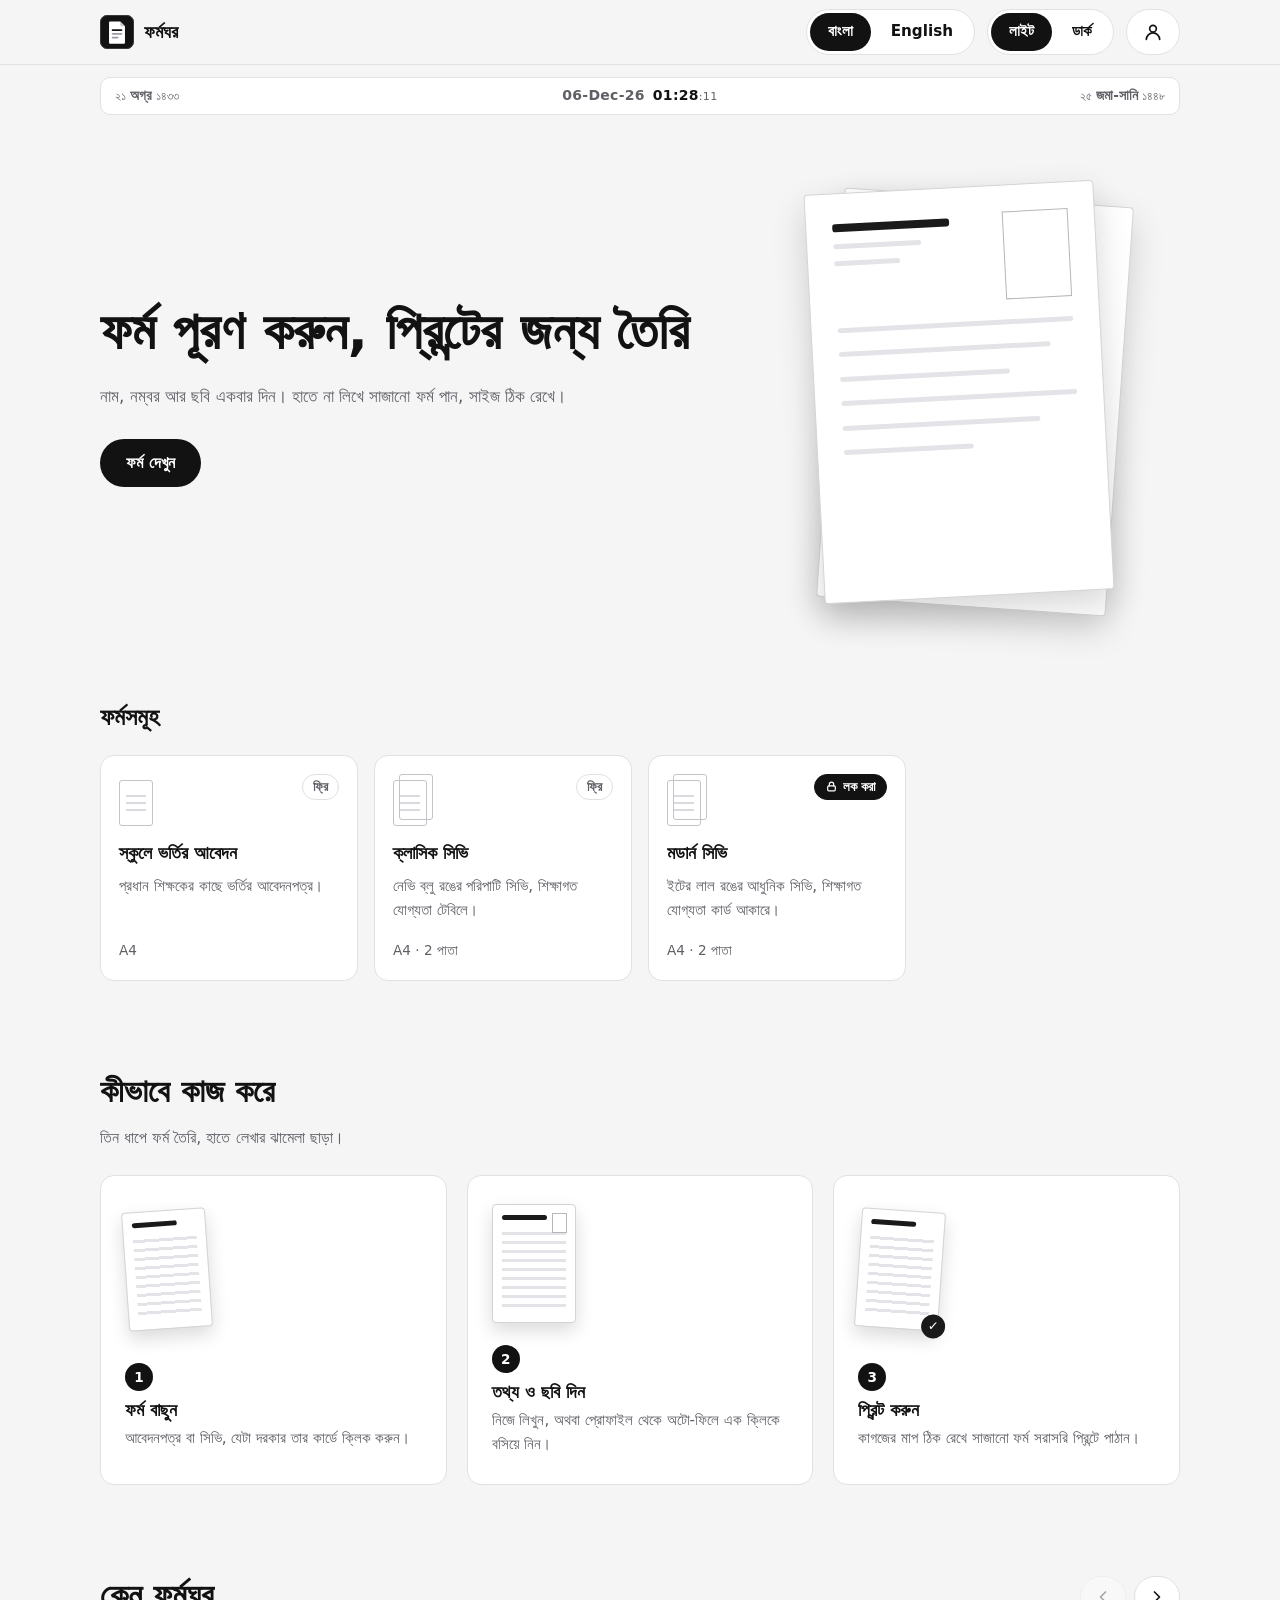
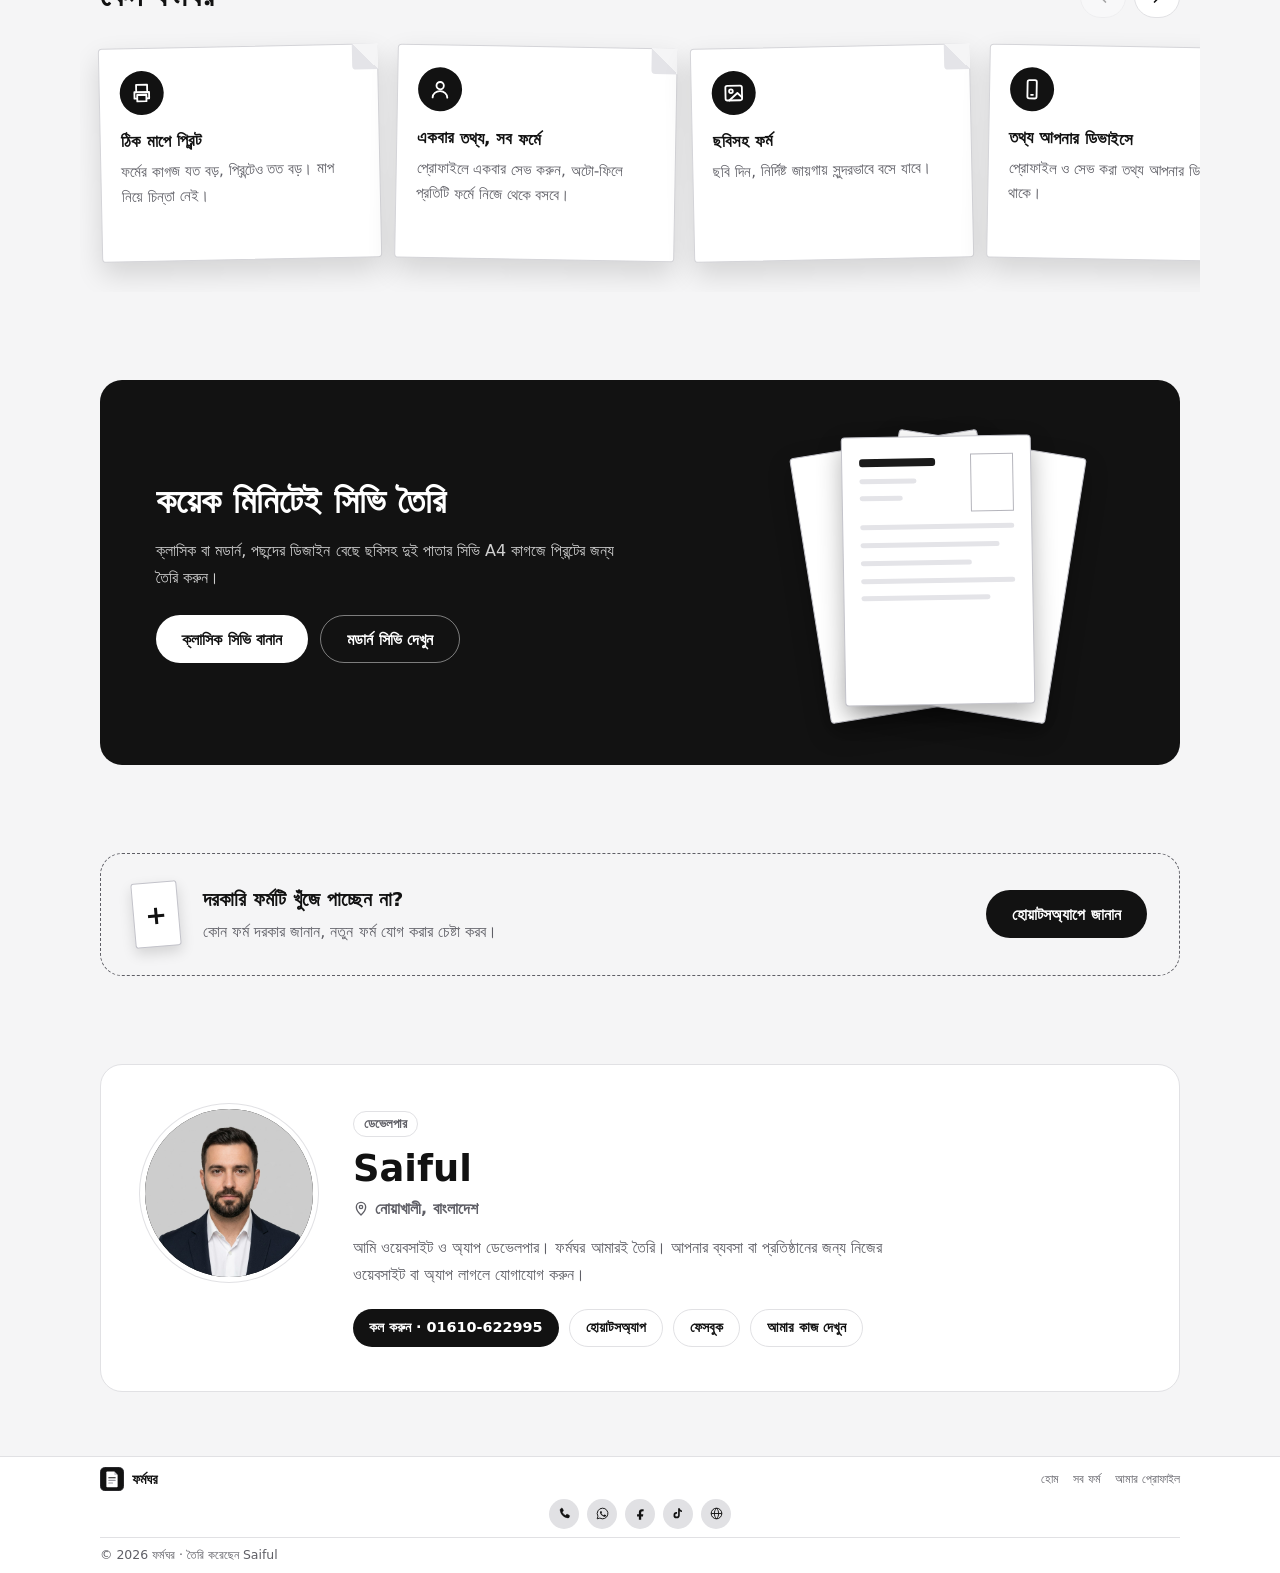
==== index.html @ 43187a0e "Fresh update and clean push" ====
<!DOCTYPE html>
<html lang="bn" data-theme="light">
<head>
<meta charset="utf-8">
<meta name="viewport" content="width=device-width, initial-scale=1">
<title>ফর্মঘর - ফর্ম পূরণ করুন, সরাসরি প্রিন্ট করুন</title>
<link rel="icon" type="image/svg+xml" href="assets/icons/logo.svg">
<script src="core/theme-init.js"></script>
<link rel="stylesheet" href="core/global.css">
<link rel="stylesheet" href="core/home.css">
</head>
<body>
<a class="g-skip" href="#g-main" data-i18n="ui.skip">মূল অংশে যান</a>
<header class="g-header">
<div class="g-wrap g-header-row">
<a class="g-brand" href="./">
<img src="assets/icons/logo.svg" alt="">
<span data-i18n="site.name">ফর্মঘর</span>
</a>
<div class="g-tools">
<button class="g-iconbtn" id="g-lang-btn" type="button" data-i18n-label="ui.switchLang"><span id="g-lang-text">EN</span></button>
<button class="g-iconbtn" id="g-theme-btn" type="button" data-i18n-label="ui.switchTheme">
<svg class="g-icon-moon" viewBox="0 0 24 24" aria-hidden="true"><path d="M21 12.8A9 9 0 1 1 11.2 3a7 7 0 0 0 9.8 9.8z"/></svg>
<svg class="g-icon-sun" viewBox="0 0 24 24" aria-hidden="true"><circle cx="12" cy="12" r="4"/><path d="M12 2v2M12 20v2M4.9 4.9l1.4 1.4M17.7 17.7l1.4 1.4M2 12h2M20 12h2M4.9 19.1l1.4-1.4M17.7 6.3l1.4-1.4"/></svg>
</button>
</div>
</div>
</header>
<main class="g-main" id="g-main">
<div class="g-wrap g-clock-wrap">
<div class="g-clock" id="g-clock"></div>
</div>
<div class="g-wrap">
<section class="g-hero">
<div>
<h1 class="g-hero-title" data-i18n="hero.title">ফর্ম পূরণ করুন, প্রিন্টের জন্য তৈরি</h1>
<p class="g-hero-text" data-i18n="hero.text">নাম, নম্বর আর ছবি একবার দিন। হাতে না লিখে সাজানো ফর্ম পান, সাইজ ঠিক রেখে।</p>
<a class="g-btn" href="#g-forms" data-i18n="hero.cta">ফর্ম দেখুন</a>
</div>
<div class="g-sheets" aria-hidden="true">
<div class="g-sheet g-sheet--back"></div>
<div class="g-sheet g-sheet--front">
<div class="g-sheet-top">
<div class="g-sheet-head">
<div class="g-sheet-line g-sheet-line--ink" style="--w:80%"></div>
<div class="g-sheet-line" style="--w:60%"></div>
<div class="g-sheet-line" style="--w:45%"></div>
</div>
<div class="g-sheet-photo"></div>
</div>
<div class="g-sheet-line"></div>
<div class="g-sheet-line" style="--w:90%"></div>
<div class="g-sheet-line" style="--w:72%"></div>
<div class="g-sheet-line"></div>
<div class="g-sheet-line" style="--w:84%"></div>
<div class="g-sheet-line" style="--w:55%"></div>
</div>
</div>
</section>
<section class="g-section" id="g-forms">
<h2 class="g-section-title" data-i18n="forms.title">ফর্মসমূহ</h2>
<div class="g-forms-grid" id="g-forms-grid" data-limit="8" data-base="forms/">
<div class="g-empty" data-i18n="forms.empty">এখানে ফর্ম যোগ হলে কার্ড আকারে দেখা যাবে।</div>
</div>
<div class="g-more" id="g-forms-more" hidden>
<a class="g-btn g-btn--ghost" href="forms/index.html" data-i18n="forms.all">সব ফর্ম দেখুন</a>
</div>
</section>
<section class="g-section g-hm" id="g-how">
<h2 class="g-section-title" data-rv data-i18n="how.title">কীভাবে কাজ করে</h2>
<p class="g-section-sub" data-rv data-i18n="how.sub">তিন ধাপে ফর্ম তৈরি, হাতে লেখার ঝামেলা ছাড়া।</p>
<ol class="g-steps">
<li class="g-step" data-rv>
<span class="g-mini g-mini--1" aria-hidden="true"></span>
<div class="g-step-body">
<span class="g-step-no" aria-hidden="true"></span>
<h3 class="g-step-title" data-i18n="how.s1.t">ফর্ম বাছুন</h3>
<p class="g-step-text" data-i18n="how.s1.x">আবেদনপত্র বা সিভি, যেটা দরকার তার কার্ডে ক্লিক করুন।</p>
</div>
</li>
<li class="g-step" data-rv style="--d:.08s">
<span class="g-mini g-mini--2" aria-hidden="true"></span>
<div class="g-step-body">
<span class="g-step-no" aria-hidden="true"></span>
<h3 class="g-step-title" data-i18n="how.s2.t">তথ্য ও ছবি দিন</h3>
<p class="g-step-text" data-i18n="how.s2.x">নিজে লিখুন, অথবা প্রোফাইল থেকে অটো-ফিলে এক ক্লিকে বসিয়ে নিন।</p>
</div>
</li>
<li class="g-step" data-rv style="--d:.16s">
<span class="g-mini g-mini--3" aria-hidden="true"></span>
<div class="g-step-body">
<span class="g-step-no" aria-hidden="true"></span>
<h3 class="g-step-title" data-i18n="how.s3.t">প্রিন্ট করুন</h3>
<p class="g-step-text" data-i18n="how.s3.x">কাগজের মাপ ঠিক রেখে সাজানো ফর্ম সরাসরি প্রিন্টে পাঠান।</p>
</div>
</li>
</ol>
</section>
<section class="g-section g-hm" id="g-feat">
<div class="g-feat-head" data-rv>
<h2 class="g-section-title" id="g-feat-title" data-i18n="feat.title">কেন ফর্মঘর</h2>
<div class="g-feat-nav">
<button class="g-iconbtn" id="g-feat-prev" type="button" data-i18n-label="feat.prev"><svg viewBox="0 0 24 24" aria-hidden="true"><path d="M15 6l-6 6 6 6"/></svg></button>
<button class="g-iconbtn" id="g-feat-next" type="button" data-i18n-label="feat.next"><svg viewBox="0 0 24 24" aria-hidden="true"><path d="M9 6l6 6-6 6"/></svg></button>
</div>
</div>
<div class="g-feat-strip" id="g-feat-strip" role="region" aria-labelledby="g-feat-title" tabindex="0">
<article class="g-feat">
<span class="g-feat-ico"><svg viewBox="0 0 24 24" aria-hidden="true"><path d="M6 9V3h12v6M6 18H4v-7h16v7h-2M7 14h10v7H7z"/></svg></span>
<h3 class="g-feat-title" data-i18n="feat.1.t">ঠিক মাপে প্রিন্ট</h3>
<p class="g-feat-text" data-i18n="feat.1.x">ফর্মের কাগজ যত বড়, প্রিন্টেও তত বড়। মাপ নিয়ে চিন্তা নেই।</p>
</article>
<article class="g-feat">
<span class="g-feat-ico"><svg viewBox="0 0 24 24" aria-hidden="true"><circle cx="12" cy="8" r="4"/><path d="M4 21c0-4 3.6-7 8-7s8 3 8 7"/></svg></span>
<h3 class="g-feat-title" data-i18n="feat.2.t">একবার তথ্য, সব ফর্মে</h3>
<p class="g-feat-text" data-i18n="feat.2.x">প্রোফাইলে একবার সেভ করুন, অটো-ফিলে প্রতিটি ফর্মে নিজে থেকে বসবে।</p>
</article>
<article class="g-feat">
<span class="g-feat-ico"><svg viewBox="0 0 24 24" aria-hidden="true"><rect x="3" y="4" width="18" height="16" rx="2"/><circle cx="9" cy="10" r="2"/><path d="M21 17l-5-5-9 8"/></svg></span>
<h3 class="g-feat-title" data-i18n="feat.3.t">ছবিসহ ফর্ম</h3>
<p class="g-feat-text" data-i18n="feat.3.x">ছবি দিন, নির্দিষ্ট জায়গায় সুন্দরভাবে বসে যাবে।</p>
</article>
<article class="g-feat">
<span class="g-feat-ico"><svg viewBox="0 0 24 24" aria-hidden="true"><rect x="7" y="2" width="10" height="20" rx="2"/><path d="M11 18h2"/></svg></span>
<h3 class="g-feat-title" data-i18n="feat.4.t">তথ্য আপনার ডিভাইসে</h3>
<p class="g-feat-text" data-i18n="feat.4.x">প্রোফাইল ও সেভ করা তথ্য আপনার ডিভাইসেই থাকে।</p>
</article>
<article class="g-feat">
<span class="g-feat-ico"><svg viewBox="0 0 24 24" aria-hidden="true"><path d="M5 3h11l3 3v15H5z"/><path d="M8 3v6h7V3M8 21v-7h8v7"/></svg></span>
<h3 class="g-feat-title" data-i18n="feat.5.t">সেভ করে রাখুন</h3>
<p class="g-feat-text" data-i18n="feat.5.x">অর্ধেক পূরণ করা ফর্ম সেভ করুন, পরে আবার খুলে চালিয়ে যান।</p>
</article>
<article class="g-feat">
<span class="g-feat-ico"><svg viewBox="0 0 24 24" aria-hidden="true"><circle cx="12" cy="12" r="9"/><path d="M3 12h18M12 3c2.5 2.7 3.8 5.7 3.8 9S14.5 18.3 12 21c-2.5-2.7-3.8-5.7-3.8-9S9.5 5.7 12 3z"/></svg></span>
<h3 class="g-feat-title" data-i18n="feat.6.t">বাংলা ও ইংরেজি</h3>
<p class="g-feat-text" data-i18n="feat.6.x">ভাষা আর ডার্ক-লাইট থিম নিজের মতো বদলে নিন।</p>
</article>
</div>
</section>
<section class="g-section g-hm" id="g-cv">
<div class="g-cvband" data-rv>
<div class="g-cvband-text">
<h2 class="g-cvband-title" data-i18n="cv.title">কয়েক মিনিটেই সিভি তৈরি</h2>
<p data-i18n="cv.text">ক্লাসিক বা মডার্ন, পছন্দের ডিজাইন বেছে ছবিসহ দুই পাতার সিভি A4 কাগজে প্রিন্টের জন্য তৈরি করুন।</p>
<div class="g-cvband-btns">
<a class="g-btn g-btn--inv" href="forms/cv-classic/index.html" data-i18n="cv.classic">ক্লাসিক সিভি বানান</a>
<a class="g-btn g-btn--line-inv" href="forms/cv-modern/index.html" data-i18n="cv.modern">মডার্ন সিভি দেখুন</a>
</div>
</div>
<div class="g-sheets g-cvband-art" aria-hidden="true">
<div class="g-sheet g-sheet--cvl"></div>
<div class="g-sheet g-sheet--cvr"></div>
<div class="g-sheet g-sheet--cvf">
<div class="g-sheet-top">
<div class="g-sheet-head">
<div class="g-sheet-line g-sheet-line--ink" style="--w:80%"></div>
<div class="g-sheet-line" style="--w:60%"></div>
<div class="g-sheet-line" style="--w:45%"></div>
</div>
<div class="g-sheet-photo"></div>
</div>
<div class="g-sheet-line"></div>
<div class="g-sheet-line" style="--w:90%"></div>
<div class="g-sheet-line" style="--w:72%"></div>
<div class="g-sheet-line"></div>
<div class="g-sheet-line" style="--w:84%"></div>
</div>
</div>
</div>
</section>
<section class="g-section g-hm" id="g-req">
<div class="g-req" data-rv>
<span class="g-req-ico" aria-hidden="true"></span>
<div class="g-req-body">
<h2 class="g-req-title" data-i18n="req.title">দরকারি ফর্মটি খুঁজে পাচ্ছেন না?</h2>
<p data-i18n="req.text">কোন ফর্ম দরকার জানান, নতুন ফর্ম যোগ করার চেষ্টা করব।</p>
</div>
<a class="g-btn" id="g-req-btn" href="#" target="_blank" rel="noopener" data-i18n="req.btn" hidden>হোয়াটসঅ্যাপে জানান</a>
</div>
</section>
<section class="g-section g-hm" id="g-dev">
<div class="g-dev" data-rv>
<div class="g-dev-photo" id="g-dev-photo" aria-hidden="true"></div>
<div class="g-dev-body">
<span class="g-badge" data-i18n="dev.tag">ডেভেলপার</span>
<h2 class="g-dev-name" id="g-dev-name"></h2>
<p class="g-dev-loc"><svg viewBox="0 0 24 24" aria-hidden="true"><path d="M12 21s7-6.2 7-12a7 7 0 0 0-14 0c0 5.8 7 12 7 12z"/><circle cx="12" cy="9" r="2.5"/></svg><span data-i18n="dev.loc">নোয়াখালী, বাংলাদেশ</span></p>
<p class="g-dev-text" data-i18n="dev.text">আমি ওয়েবসাইট ও অ্যাপ ডেভেলপার। ফর্মঘর আমারই তৈরি। আপনার ব্যবসা বা প্রতিষ্ঠানের জন্য নিজের ওয়েবসাইট বা অ্যাপ লাগলে যোগাযোগ করুন।</p>
<div class="g-dev-btns" id="g-dev-btns"></div>
</div>
</div>
</section>
</div>
</main>
<footer class="g-footer" id="g-footer" data-base=""></footer>
<script src="core/i18n.js"></script>
<script src="core/global.js"></script>
<script src="core/config.js"></script>
<script src="core/sync.js"></script>
<script src="core/profile.js"></script>
<script src="forms/registry.js"></script>
<script src="core/clock.js"></script>
<script src="core/footer.js"></script>
<script src="core/home.js"></script>
</body>
</html>
---- core/global.css ----
[hidden] {
display: none !important;
}
:root {
--g-bg: #f5f5f6;
--g-surface: #ffffff;
--g-text: #121212;
--g-muted: #5f5f66;
--g-line: #e1e1e4;
--g-ink: #121212;
--g-ink-text: #ffffff;
--g-radius: 14px;
--g-font: system-ui, -apple-system, "Segoe UI", "Noto Sans Bengali", "Kalpurush", "Nirmala UI", Roboto, sans-serif;
--g-wrap: 1120px;
}
:root[data-theme="dark"] {
--g-bg: #0c0c0d;
--g-surface: #151517;
--g-text: #f1f1f2;
--g-muted: #9a9aa2;
--g-line: #262629;
--g-ink: #f1f1f2;
--g-ink-text: #0c0c0d;
}
*, *::before, *::after {
box-sizing: border-box;
}
html {
scroll-behavior: smooth;
}
body {
margin: 0;
min-height: 100vh;
display: flex;
flex-direction: column;
background: var(--g-bg);
color: var(--g-text);
font-family: var(--g-font);
line-height: 1.7;
transition: background-color .2s ease, color .2s ease;
}
a {
color: inherit;
}
:focus-visible {
outline: 2px solid var(--g-text);
outline-offset: 3px;
}
.g-skip {
position: absolute;
left: 12px;
top: -60px;
padding: 8px 14px;
background: var(--g-ink);
color: var(--g-ink-text);
border-radius: 8px;
z-index: 50;
}
.g-skip:focus {
top: 12px;
}
.g-wrap {
width: 100%;
max-width: var(--g-wrap);
margin: 0 auto;
padding: 0 20px;
}
.g-header {
position: sticky;
top: 0;
z-index: 20;
background: color-mix(in srgb, var(--g-bg) 88%, transparent);
backdrop-filter: blur(10px);
-webkit-backdrop-filter: blur(10px);
border-bottom: 1px solid var(--g-line);
}
.g-header-row {
display: grid;
grid-template-columns: 1fr auto auto;
align-items: center;
gap: 12px 8px;
min-height: 64px;
}
.g-brand {
grid-column: 1;
justify-self: start;
display: flex;
align-items: center;
gap: 10px;
text-decoration: none;
font-weight: 700;
font-size: 1.15rem;
}
.g-brand img {
width: 34px;
height: 34px;
display: block;
}
.g-tools {
grid-column: 3;
justify-self: end;
display: flex;
align-items: center;
gap: 8px;
}
.g-lang {
grid-column: 2;
display: flex;
align-items: center;
}
.g-seg {
display: none;
align-items: center;
gap: 2px;
padding: 3px;
border: 1px solid var(--g-line);
border-radius: 999px;
background: var(--g-surface);
}
.g-seg-btn {
min-height: 38px;
padding: 0 18px;
border: 0;
border-radius: 999px;
background: transparent;
color: var(--g-text);
font: inherit;
font-size: .95rem;
font-weight: 600;
cursor: pointer;
}
.g-seg-btn--on {
background: var(--g-ink);
color: var(--g-ink-text);
}
.g-pf-name {
display: none;
}
.g-iconbtn {
text-decoration: none;
display: inline-flex;
align-items: center;
justify-content: center;
min-width: 42px;
height: 42px;
padding: 0 12px;
border: 1px solid var(--g-line);
border-radius: 999px;
background: var(--g-surface);
color: var(--g-text);
font: inherit;
font-weight: 600;
font-size: .9rem;
cursor: pointer;
}
.g-iconbtn:hover {
border-color: var(--g-muted);
}
.g-iconbtn svg {
width: 20px;
height: 20px;
fill: none;
stroke: currentColor;
stroke-width: 2;
stroke-linecap: round;
stroke-linejoin: round;
}
.g-icon-sun {
display: none;
}
:root[data-theme="dark"] .g-icon-sun {
display: block;
}
:root[data-theme="dark"] .g-icon-moon {
display: none;
}
.g-main {
flex: 1;
}
.g-hero {
display: grid;
grid-template-columns: 1fr;
gap: 40px;
align-items: center;
padding: 48px 0 56px;
}
.g-hero-title {
margin: 0 0 16px;
font-size: clamp(1.9rem, 5.2vw, 3.3rem);
font-weight: 700;
line-height: 1.3;
}
.g-hero-text {
margin: 0 0 28px;
max-width: 34em;
color: var(--g-muted);
font-size: 1.05rem;
}
.g-btn {
display: inline-flex;
align-items: center;
justify-content: center;
min-height: 48px;
padding: 0 26px;
border-radius: 999px;
background: var(--g-ink);
color: var(--g-ink-text);
font: inherit;
font-weight: 600;
text-decoration: none;
border: 0;
cursor: pointer;
}
.g-btn:hover {
opacity: .88;
}
.g-sheets {
position: relative;
width: min(240px, 62%);
aspect-ratio: 210 / 297;
margin: 0 auto;
}
.g-sheet {
position: absolute;
inset: 0;
display: flex;
flex-direction: column;
gap: 5.5%;
padding: 9%;
background: #ffffff;
border: 1px solid #d4d4d8;
border-radius: 4px;
box-shadow: 0 14px 34px rgba(0, 0, 0, .16);
}
.g-sheet--back {
transform: translate(16px, 10px) rotate(4deg);
}
.g-sheet--front {
transform: rotate(-3deg);
}
.g-sheet-top {
display: flex;
justify-content: space-between;
gap: 10%;
}
.g-sheet-head {
flex: 1;
display: flex;
flex-direction: column;
gap: 12px;
padding-top: 4px;
}
.g-sheet-photo {
width: 28%;
aspect-ratio: 3 / 4;
border: 1px solid #b5b5bc;
}
.g-sheet-line {
height: 5px;
border-radius: 3px;
background: #e4e4e8;
width: var(--w, 100%);
}
.g-sheet-line--ink {
height: 8px;
background: #1a1a1a;
}
.g-section {
padding: 24px 0 64px;
}
.g-section-title {
margin: 0 0 20px;
font-size: 1.5rem;
line-height: 1.4;
}
.g-section-sub {
margin: -10px 0 24px;
max-width: 42em;
color: var(--g-muted);
}
.g-forms-grid {
display: grid;
grid-template-columns: repeat(auto-fill, minmax(220px, 1fr));
gap: 16px;
}
.g-empty {
grid-column: 1 / -1;
padding: 40px 20px;
border: 1px dashed var(--g-line);
border-radius: var(--g-radius);
color: var(--g-muted);
text-align: center;
}
.g-footer {
border-top: 1px solid var(--g-line);
background: var(--g-surface);
padding: 10px 0;
color: var(--g-muted);
font-size: .78rem;
line-height: 1.4;
}
.g-footer-inner {
display: flex;
flex-direction: column;
gap: 8px;
}
.g-footer-row {
display: flex;
align-items: center;
justify-content: space-between;
flex-wrap: wrap;
gap: 6px 14px;
}
.g-footer-row--social {
justify-content: center;
}
.g-footer-brand {
display: inline-flex;
align-items: center;
gap: 8px;
color: var(--g-text);
font-weight: 700;
font-size: .9rem;
text-decoration: none;
}
.g-footer-brand img {
display: block;
width: 24px;
height: 24px;
}
.g-footer-nav {
display: flex;
flex-wrap: wrap;
gap: 6px 14px;
}
.g-footer-link {
padding: 0;
border: 0;
background: none;
color: var(--g-muted);
font: inherit;
font-weight: 500;
text-decoration: none;
cursor: pointer;
}
.g-footer-link:hover {
color: var(--g-text);
}
.g-footer-social {
display: flex;
align-items: center;
justify-content: center;
gap: 8px;
}
.g-footer-social a {
display: inline-flex;
align-items: center;
justify-content: center;
flex-shrink: 0;
width: 30px;
height: 30px;
border-radius: 50%;
background: var(--g-line);
color: var(--g-text);
}
.g-footer-social a:hover {
background: var(--g-ink);
color: var(--g-ink-text);
}
.g-footer-social svg {
display: block;
width: 15px;
height: 15px;
}
.g-footer-row--bottom {
justify-content: flex-start;
padding-top: 8px;
border-top: 1px solid var(--g-line);
}
.g-clock-wrap {
padding-top: 12px;
}
.g-clock {
display: grid;
grid-template-columns: 1fr auto 1fr;
align-items: center;
gap: 8px;
height: 38px;
padding: 0 14px;
background: var(--g-surface);
border: 1px solid var(--g-line);
border-radius: 10px;
color: var(--g-text);
font-variant-numeric: tabular-nums;
white-space: nowrap;
}
.g-clock-center {
display: flex;
align-items: baseline;
gap: 8px;
font-size: clamp(.8125rem, 3.6vw, .875rem);
font-weight: 600;
letter-spacing: .02em;
cursor: pointer;
}
.g-clock-date {
color: var(--g-muted);
}
.g-clock-time {
cursor: pointer;
}
.g-clock-sec {
font-size: .8em;
font-weight: 500;
color: var(--g-muted);
}
.g-clock-side {
display: flex;
align-items: baseline;
gap: .3em;
overflow: hidden;
color: var(--g-muted);
font-size: clamp(.68rem, 3vw, .85rem);
font-weight: 600;
cursor: pointer;
}
.g-clock-side--start {
justify-content: flex-start;
}
.g-clock-side--end {
justify-content: flex-end;
}
.g-clock-num {
font-size: .88em;
font-weight: 500;
}
.g-more {
display: flex;
justify-content: center;
margin-top: 24px;
}
.g-page-head {
padding-top: 28px;
padding-bottom: 8px;
}
.g-crumbs {
margin: 0 0 10px;
}
.g-crumbs ol {
display: flex;
flex-wrap: wrap;
align-items: center;
gap: 6px;
margin: 0;
padding: 0;
list-style: none;
color: var(--g-muted);
font-size: .95rem;
}
.g-crumbs li + li::before {
content: "\203A";
margin-right: 6px;
}
.g-crumbs a {
color: var(--g-muted);
text-decoration: none;
}
.g-crumbs a:hover {
color: var(--g-text);
}
.g-crumbs li[aria-current] {
color: var(--g-text);
font-weight: 600;
}
.g-toast {
position: fixed;
left: 50%;
bottom: 24px;
z-index: 60;
max-width: calc(100% - 32px);
padding: 12px 20px;
border-radius: 999px;
background: var(--g-ink);
color: var(--g-ink-text);
font-weight: 600;
text-align: center;
opacity: 0;
transform: translate(-50%, 12px);
pointer-events: none;
transition: opacity .2s ease, transform .2s ease;
}
.g-toast--show {
opacity: 1;
transform: translate(-50%, 0);
}
@media (prefers-reduced-motion: reduce) {
.g-toast {
transition: none;
}
}
@media (min-width: 820px) {
.g-header-row {
column-gap: 12px;
}
.g-seg {
display: inline-flex;
}
#g-lang-btn, #g-theme-btn {
display: none;
}
.g-tools {
gap: 12px;
}
.g-tools .g-iconbtn {
height: 46px;
padding: 0 16px;
}
.g-pf-name {
display: inline;
max-width: 180px;
margin-left: 8px;
overflow: hidden;
text-overflow: ellipsis;
white-space: nowrap;
}
.g-hero {
grid-template-columns: 1.15fr .85fr;
padding: 72px 0 80px;
}
.g-sheets {
width: min(290px, 80%);
}
}
@media (prefers-reduced-motion: reduce) {
html {
scroll-behavior: auto;
}
body {
transition: none;
}
}
.g-card {
display: flex;
flex-direction: column;
gap: 8px;
padding: 18px;
background: var(--g-surface);
border: 1px solid var(--g-line);
border-radius: var(--g-radius);
text-decoration: none;
transition: border-color .15s ease;
}
.g-card:hover {
border-color: var(--g-muted);
}
.g-card-top {
display: flex;
align-items: flex-start;
justify-content: space-between;
gap: 10px;
margin-bottom: 6px;
}
.g-card-paper {
position: relative;
display: block;
width: 40px;
height: 52px;
}
.g-card-sheet {
position: absolute;
left: 0;
bottom: 0;
width: 34px;
height: 46px;
padding: 9px 6px;
background-color: #ffffff;
background-image: repeating-linear-gradient(to bottom, #d9d9de 0 2px, transparent 2px 7px);
background-clip: content-box;
border: 1px solid #c3c3ca;
border-radius: 3px;
}
.g-card-sheet--back {
left: 6px;
bottom: 6px;
background-image: none;
}
.g-badge {
display: inline-flex;
align-items: center;
gap: 5px;
padding: 2px 10px;
border: 1px solid var(--g-line);
border-radius: 999px;
font-size: .8rem;
font-weight: 600;
line-height: 1.6;
color: var(--g-muted);
}
.g-badge--freemium {
border-style: dashed;
color: var(--g-text);
}
.g-badge--locked {
background: var(--g-ink);
border-color: var(--g-ink);
color: var(--g-ink-text);
}
.g-badge-icon svg {
display: block;
width: 13px;
height: 13px;
fill: none;
stroke: currentColor;
stroke-width: 2.2;
stroke-linecap: round;
stroke-linejoin: round;
}
.g-card-title {
margin: 0;
font-size: 1.1rem;
line-height: 1.5;
}
.g-card-desc {
margin: 0;
color: var(--g-muted);
font-size: .95rem;
line-height: 1.6;
}
.g-card-meta {
margin-top: auto;
padding-top: 8px;
color: var(--g-muted);
font-size: .85rem;
}
.g-btn--ghost {
background: transparent;
color: var(--g-text);
border: 1px solid var(--g-line);
}
.g-btn--ghost:hover {
border-color: var(--g-muted);
opacity: 1;
}
.g-btn--sm {
min-height: 38px;
padding: 0 16px;
font-size: .9rem;
}
---- core/home.css ----
.g-hm .g-section-title {
font-size: clamp(1.5rem, 3.6vw, 2rem);
}
.g-rv {
opacity: 0;
transform: translateY(18px);
transition: opacity .45s ease, transform .45s ease;
transition-delay: var(--d, 0s);
}
.g-rv.g-in {
opacity: 1;
transform: none;
}
.g-steps {
list-style: none;
margin: 0;
padding: 0;
display: grid;
grid-template-columns: 1fr;
gap: 16px;
counter-reset: g-step;
}
.g-step {
display: grid;
grid-template-columns: auto 1fr;
align-items: center;
gap: 20px;
padding: 20px;
background: var(--g-surface);
border: 1px solid var(--g-line);
border-radius: var(--g-radius);
counter-increment: g-step;
}
.g-mini {
position: relative;
width: 68px;
aspect-ratio: 210 / 297;
padding: 24px 9px 10px;
background-color: #ffffff;
background-image: repeating-linear-gradient(to bottom, #e4e4e8 0 3px, transparent 3px 9px);
background-clip: content-box;
border: 1px solid #d4d4d8;
border-radius: 4px;
box-shadow: 0 8px 18px rgba(0, 0, 0, .14);
transform: rotate(-4deg);
transition: transform .2s ease;
}
.g-mini::before {
content: "";
position: absolute;
top: 10px;
left: 9px;
width: 55%;
height: 5px;
border-radius: 3px;
background: #1a1a1a;
}
.g-mini--2 {
transform: rotate(0deg);
}
.g-mini--2::after {
content: "";
position: absolute;
top: 8px;
right: 8px;
width: 15px;
height: 20px;
border: 1px solid #b5b5bc;
}
.g-mini--3 {
transform: rotate(4deg);
}
.g-mini--3::after {
content: "\2713";
position: absolute;
right: -8px;
bottom: -8px;
display: flex;
align-items: center;
justify-content: center;
width: 24px;
height: 24px;
border-radius: 50%;
background: #1a1a1a;
color: #ffffff;
font-size: 13px;
line-height: 1;
}
.g-step:hover .g-mini {
transform: rotate(0deg) translateY(-3px);
}
.g-step-no {
display: inline-flex;
align-items: center;
justify-content: center;
width: 28px;
height: 28px;
margin-bottom: 6px;
border-radius: 50%;
background: var(--g-ink);
color: var(--g-ink-text);
font-size: .85rem;
font-weight: 700;
}
.g-step-no::before {
content: counter(g-step);
}
.g-step-title {
margin: 0;
font-size: 1.1rem;
line-height: 1.5;
}
.g-step-text {
margin: 2px 0 0;
color: var(--g-muted);
font-size: .95rem;
line-height: 1.6;
}
.g-feat-head {
display: flex;
align-items: flex-end;
justify-content: space-between;
gap: 16px;
margin-bottom: 8px;
}
.g-feat-head .g-section-title {
margin: 0;
}
.g-feat-nav {
display: none;
gap: 8px;
}
.g-feat-nav .g-iconbtn[disabled] {
opacity: .35;
cursor: default;
}
.g-feat-strip {
display: flex;
gap: 16px;
margin: 0 -20px;
padding: 20px 20px 32px;
overflow-x: auto;
overscroll-behavior-x: contain;
scroll-snap-type: x mandatory;
scroll-padding: 0 20px;
-webkit-overflow-scrolling: touch;
scrollbar-width: thin;
}
.g-feat {
position: relative;
flex: 0 0 min(76%, 272px);
min-height: 214px;
padding: 22px 20px 24px;
scroll-snap-align: start;
background: #ffffff;
color: #121212;
border: 1px solid #d4d4d8;
border-radius: 4px;
box-shadow: 0 12px 28px rgba(0, 0, 0, .14);
transform: rotate(-1.2deg);
transition: transform .2s ease;
}
.g-feat:nth-child(even) {
transform: rotate(1deg);
}
.g-feat:hover {
transform: rotate(0deg) translateY(-4px);
}
.g-feat::after {
content: "";
position: absolute;
top: -1px;
right: -1px;
width: 26px;
height: 26px;
background: linear-gradient(225deg, var(--g-bg) 50%, #e4e4e8 50%);
border-bottom-left-radius: 4px;
}
.g-feat-ico {
display: inline-flex;
align-items: center;
justify-content: center;
width: 44px;
height: 44px;
margin-bottom: 14px;
border-radius: 50%;
background: #121212;
color: #ffffff;
}
.g-feat-ico svg {
width: 22px;
height: 22px;
fill: none;
stroke: currentColor;
stroke-width: 2;
stroke-linecap: round;
stroke-linejoin: round;
}
.g-feat-title {
margin: 0 0 6px;
font-size: 1.05rem;
line-height: 1.5;
}
.g-feat-text {
margin: 0;
color: #5f5f66;
font-size: .95rem;
line-height: 1.65;
}
.g-cvband {
display: grid;
gap: 36px;
align-items: center;
padding: 32px 24px 44px;
overflow: hidden;
background: var(--g-ink);
color: var(--g-ink-text);
border-radius: 22px;
}
.g-cvband-title {
margin: 0 0 12px;
font-size: clamp(1.5rem, 4vw, 2.2rem);
line-height: 1.35;
}
.g-cvband-text p {
margin: 0 0 24px;
max-width: 30em;
opacity: .8;
}
.g-cvband-btns {
display: flex;
flex-wrap: wrap;
gap: 12px;
}
.g-btn--inv {
background: var(--g-ink-text);
color: var(--g-ink);
}
.g-btn--line-inv {
background: transparent;
color: var(--g-ink-text);
border: 1px solid color-mix(in srgb, var(--g-ink-text) 45%, transparent);
}
.g-cvband-art {
width: 150px;
}
.g-cvband-art .g-sheet {
border-color: #c3c3ca;
box-shadow: 0 10px 24px rgba(0, 0, 0, .3);
transition: transform .5s ease;
}
.g-sheet--cvl {
transform: translate(-34px, 6px) rotate(-9deg);
}
.g-sheet--cvr {
transform: translate(34px, 6px) rotate(9deg);
}
.g-sheet--cvf {
transform: rotate(-1deg);
}
.g-cvband.g-rv:not(.g-in) .g-sheet--cvl,
.g-cvband.g-rv:not(.g-in) .g-sheet--cvr {
transform: none;
}
.g-req {
display: flex;
flex-direction: column;
align-items: flex-start;
gap: 18px;
padding: 24px;
border: 1px dashed var(--g-muted);
border-radius: 22px;
}
.g-req-ico {
position: relative;
flex-shrink: 0;
width: 46px;
aspect-ratio: 210 / 297;
background: #ffffff;
border: 1px solid #c3c3ca;
border-radius: 3px;
box-shadow: 0 6px 14px rgba(0, 0, 0, .14);
transform: rotate(-5deg);
}
.g-req-ico::after {
content: "+";
position: absolute;
inset: 0;
display: flex;
align-items: center;
justify-content: center;
color: #121212;
font-size: 26px;
font-weight: 600;
line-height: 1;
}
.g-req-title {
margin: 0 0 4px;
font-size: 1.25rem;
line-height: 1.5;
}
.g-req-body p {
margin: 0;
color: var(--g-muted);
}
.g-dev {
display: grid;
justify-items: center;
gap: 24px;
padding: 32px 22px;
text-align: center;
background: var(--g-surface);
border: 1px solid var(--g-line);
border-radius: 22px;
}
.g-dev-photo {
display: flex;
align-items: center;
justify-content: center;
width: 132px;
height: 132px;
overflow: hidden;
border-radius: 50%;
background: var(--g-ink);
color: var(--g-ink-text);
font-size: 3.2rem;
font-weight: 700;
box-shadow: 0 0 0 5px var(--g-surface), 0 0 0 6px var(--g-line);
}
.g-dev-photo img {
display: block;
width: 100%;
height: 100%;
object-fit: cover;
}
.g-dev-name {
margin: 8px 0 2px;
font-size: clamp(1.6rem, 4vw, 2.3rem);
line-height: 1.3;
}
.g-dev-loc {
display: flex;
align-items: center;
justify-content: center;
gap: 6px;
margin: 0 0 12px;
color: var(--g-muted);
font-weight: 600;
}
.g-dev-loc svg {
width: 16px;
height: 16px;
fill: none;
stroke: currentColor;
stroke-width: 2;
stroke-linecap: round;
stroke-linejoin: round;
}
.g-dev-text {
margin: 0 0 20px;
max-width: 36em;
color: var(--g-muted);
}
.g-dev-btns {
display: flex;
flex-wrap: wrap;
justify-content: center;
gap: 10px;
}
@media (min-width: 820px) {
.g-steps {
grid-template-columns: repeat(3, 1fr);
gap: 20px;
}
.g-step {
grid-template-columns: 1fr;
justify-items: start;
gap: 22px;
padding: 28px 24px;
}
.g-mini {
width: 84px;
}
.g-feat-nav {
display: flex;
}
.g-feat-strip {
margin: 0 -20px;
}
.g-feat {
flex-basis: 280px;
}
.g-cvband {
grid-template-columns: 1.2fr .8fr;
padding: 56px 56px 60px;
}
.g-cvband-art {
width: 190px;
}
.g-req {
flex-direction: row;
align-items: center;
gap: 24px;
padding: 28px 32px;
}
.g-req-body {
flex: 1;
}
.g-dev {
grid-template-columns: 168px 1fr;
justify-items: start;
gap: 40px;
padding: 44px;
text-align: left;
}
.g-dev-photo {
width: 168px;
height: 168px;
font-size: 4rem;
}
.g-dev-loc,
.g-dev-btns {
justify-content: flex-start;
}
}
@media (prefers-reduced-motion: reduce) {
.g-rv {
opacity: 1;
transform: none;
transition: none;
}
.g-mini,
.g-feat,
.g-cvband-art .g-sheet {
transition: none;
}
}
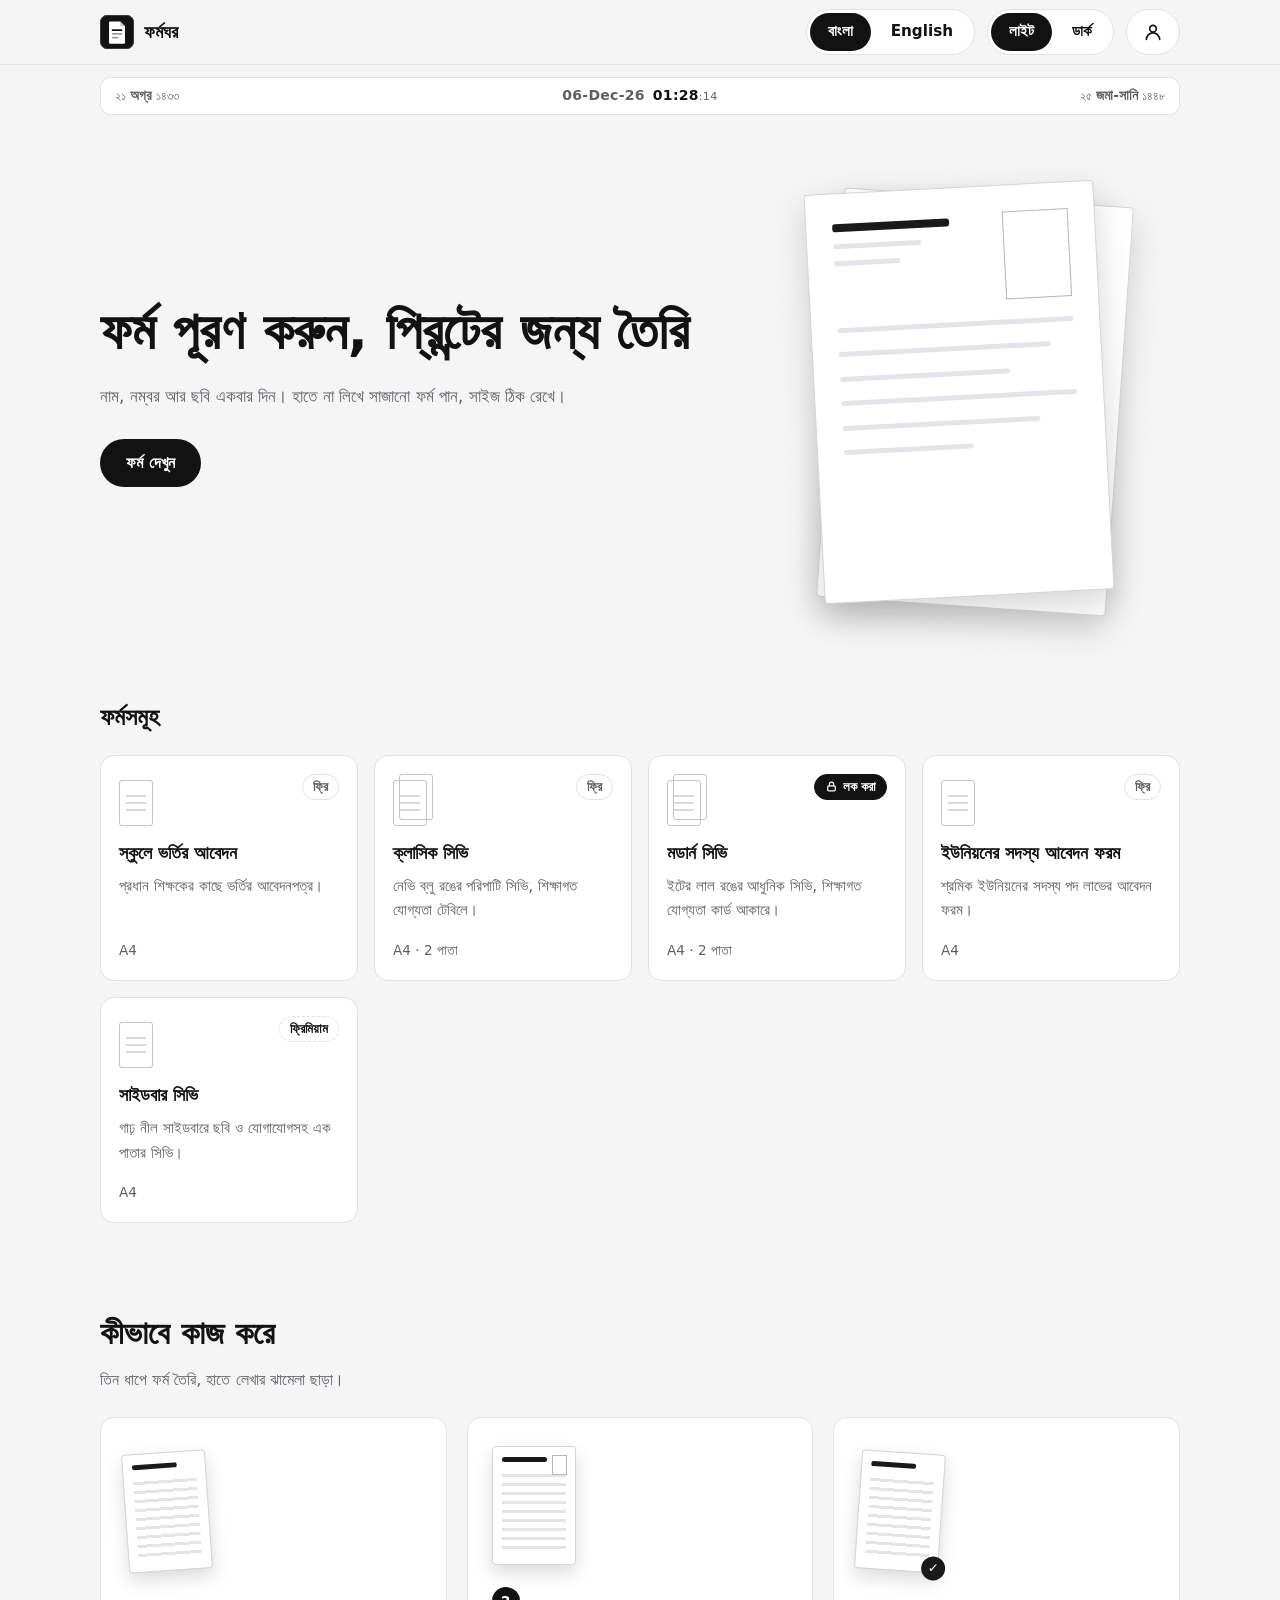
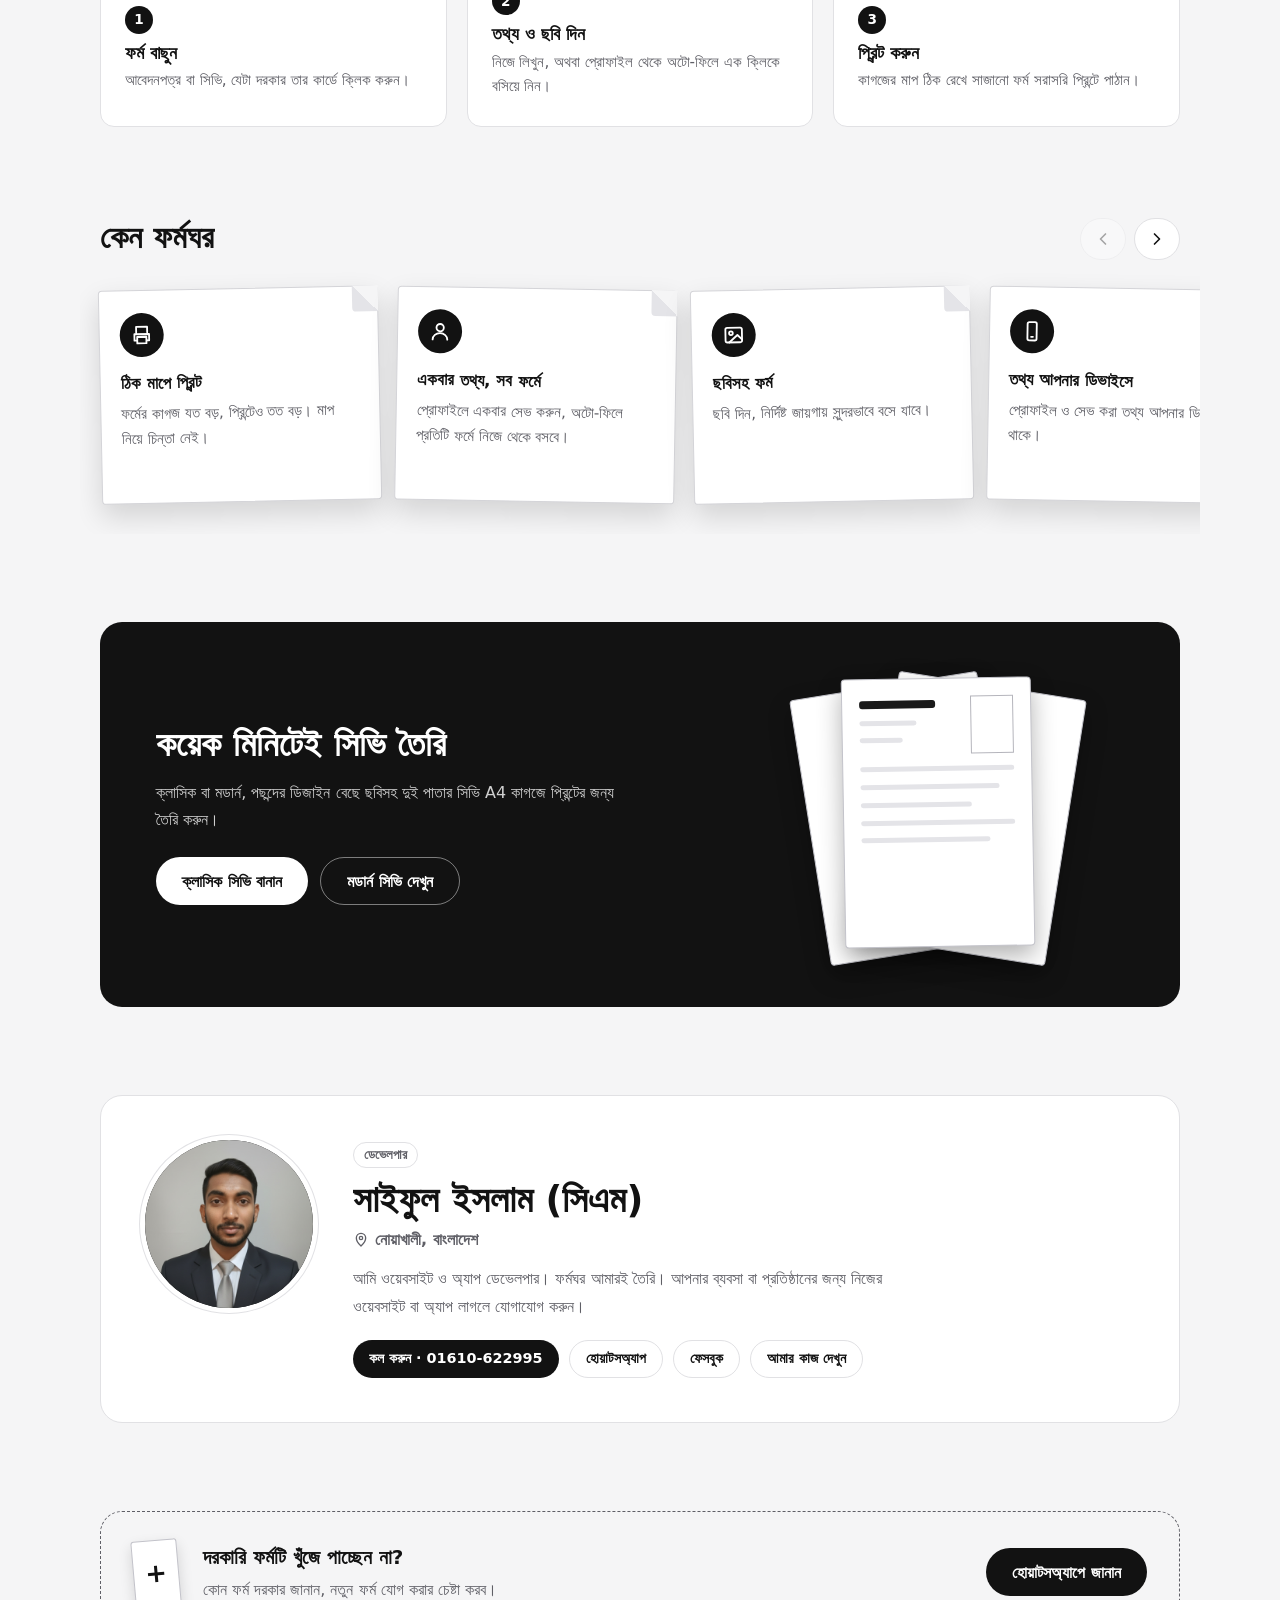
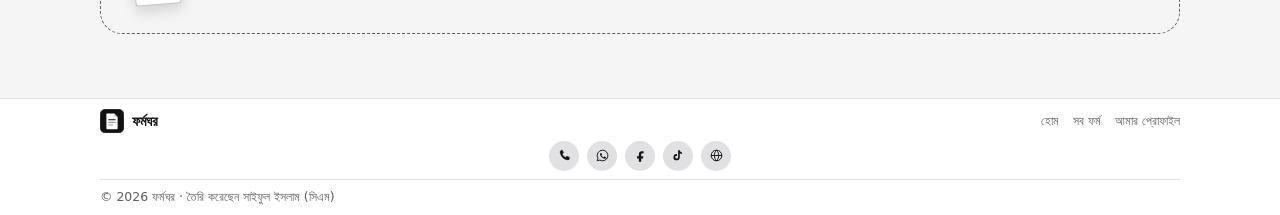
==== commit 88bab9ba: "Update new version" ====
--- a/index.html
+++ b/index.html
@@ -168,16 +168,6 @@
 </div>
 </div>
 </section>
-<section class="g-section g-hm" id="g-req">
-<div class="g-req" data-rv>
-<span class="g-req-ico" aria-hidden="true"></span>
-<div class="g-req-body">
-<h2 class="g-req-title" data-i18n="req.title">দরকারি ফর্মটি খুঁজে পাচ্ছেন না?</h2>
-<p data-i18n="req.text">কোন ফর্ম দরকার জানান, নতুন ফর্ম যোগ করার চেষ্টা করব।</p>
-</div>
-<a class="g-btn" id="g-req-btn" href="#" target="_blank" rel="noopener" data-i18n="req.btn" hidden>হোয়াটসঅ্যাপে জানান</a>
-</div>
-</section>
 <section class="g-section g-hm" id="g-dev">
 <div class="g-dev" data-rv>
 <div class="g-dev-photo" id="g-dev-photo" aria-hidden="true"></div>
@@ -188,6 +178,16 @@
 <p class="g-dev-text" data-i18n="dev.text">আমি ওয়েবসাইট ও অ্যাপ ডেভেলপার। ফর্মঘর আমারই তৈরি। আপনার ব্যবসা বা প্রতিষ্ঠানের জন্য নিজের ওয়েবসাইট বা অ্যাপ লাগলে যোগাযোগ করুন।</p>
 <div class="g-dev-btns" id="g-dev-btns"></div>
 </div>
+</div>
+</section>
+<section class="g-section g-hm" id="g-req">
+<div class="g-req" data-rv>
+<span class="g-req-ico" aria-hidden="true"></span>
+<div class="g-req-body">
+<h2 class="g-req-title" data-i18n="req.title">দরকারি ফর্মটি খুঁজে পাচ্ছেন না?</h2>
+<p data-i18n="req.text">কোন ফর্ম দরকার জানান, নতুন ফর্ম যোগ করার চেষ্টা করব।</p>
+</div>
+<a class="g-btn" id="g-req-btn" href="#" target="_blank" rel="noopener" data-i18n="req.btn" hidden>হোয়াটসঅ্যাপে জানান</a>
 </div>
 </section>
 </div>
